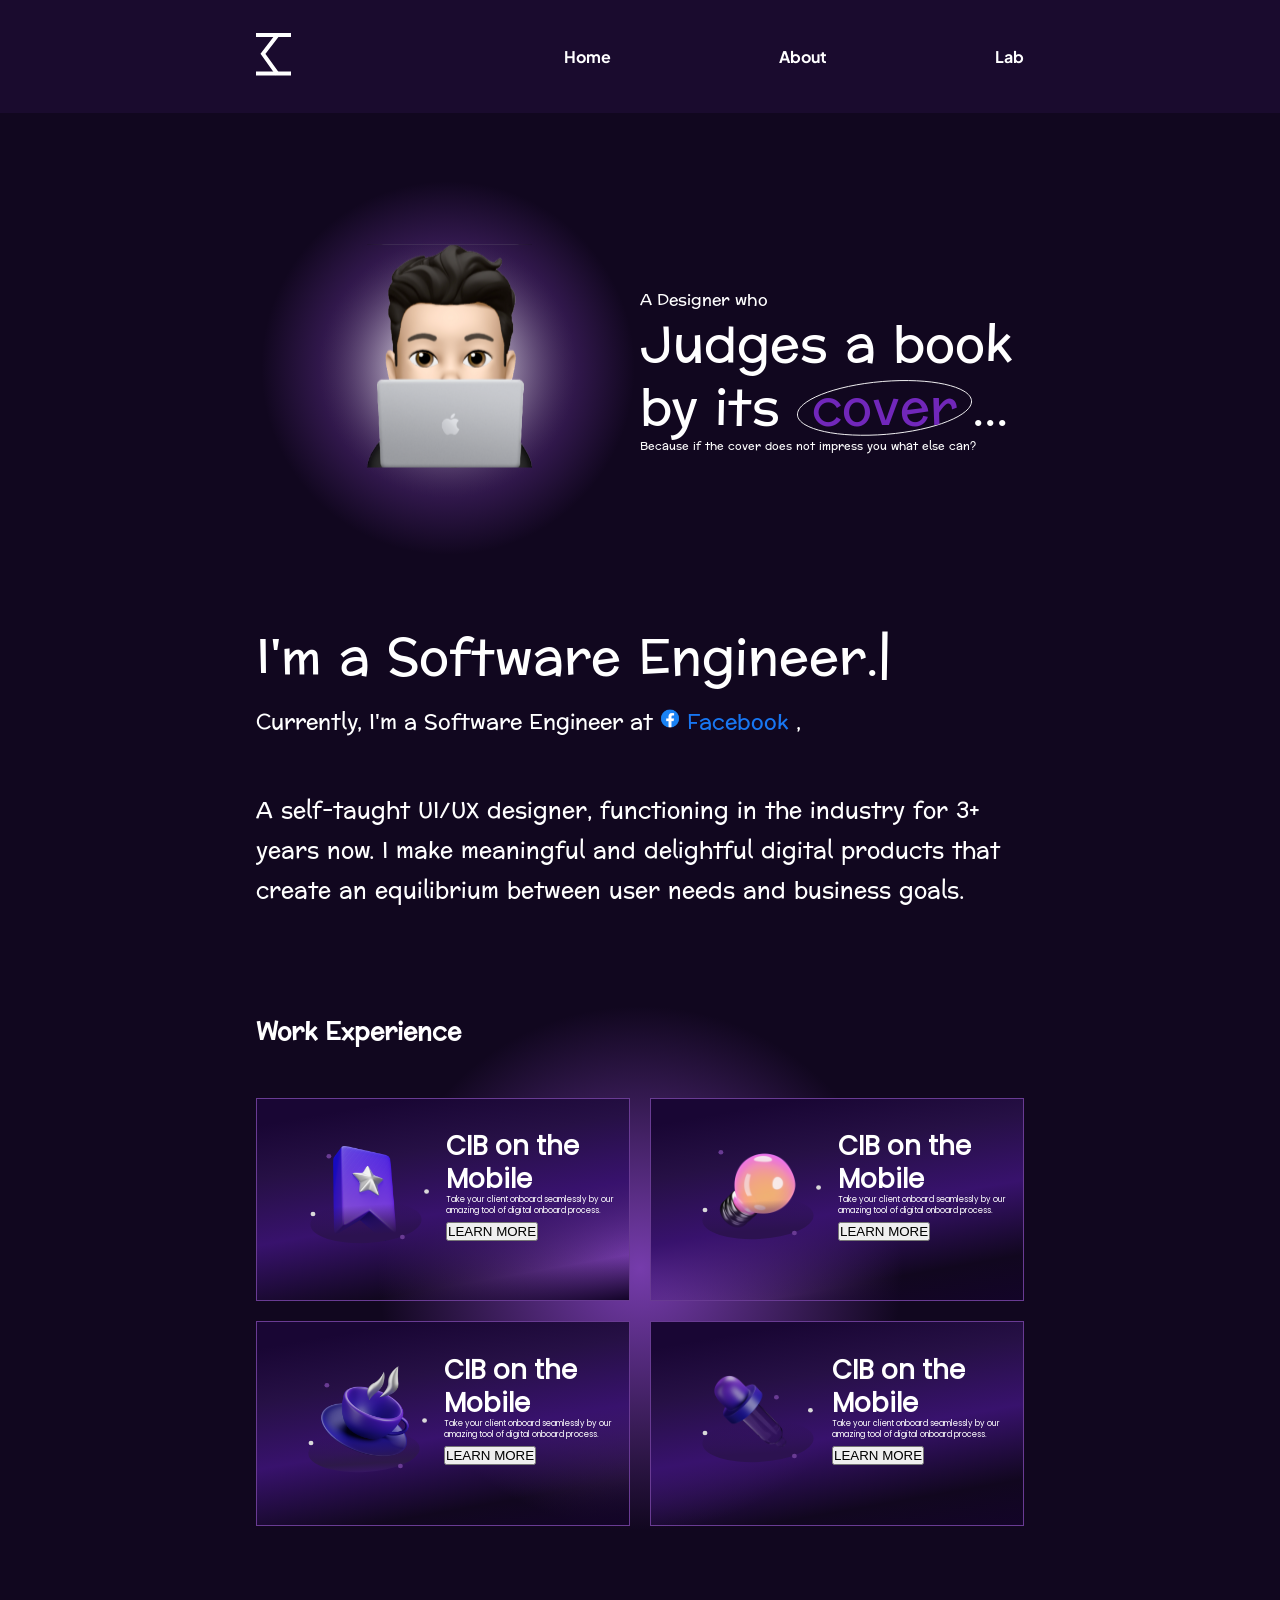
==== index.html @ e1c1934b "first commit" ====
<!DOCTYPE html>
<html lang="en">

<head>
    <meta charset="UTF-8">
    <meta name="viewport" content="width=device-width, initial-scale=1.0">
    <link rel="stylesheet" href="main.css">
    <title>Portfilo | ElhamSaleh</title>
</head>

<body>
    <div id="header"></div>
    <div id="banner"></div>
    <main>
        <div class="container">
            <div class="Work-experience">
                <h2>Work Experience</h2>
                <div class="Work-experience-cards">
                    <div class="experience-card">
                        <div class="experience-pic">
                            <img src="images/experiance-star.svg" alt="experiance-star">
                        </div>
                        <div class="experience-text">
                            <h5>CIB on the Mobile</h5>
                            <p>Take your client onboard seamlessly by our amazing
                                tool of digital onboard process.
                            </p>
                            <button class="btn">LEARN MORE</button>
                        </div>
                    </div>
                    <div class="experience-card">
                        <div class="experience-pic">
                            <img src="images/experiance-light.svg" alt="experiance-light">
                        </div>
                        <div class="experience-text">
                            <h5>CIB on the Mobile</h5>
                            <p>Take your client onboard seamlessly by our amazing
                                tool of digital onboard process.
                            </p>
                            <button class="btn">LEARN MORE</button>
                        </div>
                    </div>
                    <div class="experience-card">
                        <div class="experience-pic">
                            <img src="images/experiance-coffe.svg" alt="experiance-coffe">
                        </div>
                        <div class="experience-text">
                            <h5>CIB on the Mobile</h5>
                            <p>Take your client onboard seamlessly by our amazing
                                tool of digital onboard process.
                            </p>
                            <button class="btn">LEARN MORE</button>
                        </div>
                    </div>
                    <div class="experience-card">
                        <div class="experience-pic">
                            <img src="images/-experiance-picker.svg" alt="-experiance-picker">
                        </div>
                        <div class="experience-text">
                            <h5>CIB on the Mobile</h5>
                            <p>Take your client onboard seamlessly by our amazing
                                tool of digital onboard process.
                            </p>
                            <button class="btn">LEARN MORE</button>
                        </div>
                    </div>
                </div>
            </div>

        </div>
    </main>


    <script>
        async function loadComponent(id, file) {
            const res = await fetch(`components/${file}`);
            const html = await res.text();
            document.getElementById(id).innerHTML = html;
        }
        loadComponent('header', 'header.html');
        loadComponent('banner', 'banner.html');
    </script>
</body>

</html>
---- main.css ----
@import url("style/header.css");
@import url("style/banner.css");
@font-face {
  font-family: "Plus Jakarta Sans";
  src:
    url("fonts/PlusJakartaSans-Bold.ttf") format("truetype"),
    url("fonts/PlusJakartaSans-ExtraBold.ttf") format("truetype"),
    url("fonts/PlusJakartaSans-Light.ttf") format("truetype"),
    url("fonts/PlusJakartaSans-Medium.ttf") format("truetype"),
    url("fonts/PlusJakartaSans-Regular.ttf") format("truetype"),
    url("fonts/PlusJakartaSans-VariableFont_wght.ttf") format("truetype");
}
@font-face {
  font-family: "Preahvihear";
  src: url("fonts/Preahvihear-Regular.ttf") format("truetype"),
  url("fonts/Poppins/Poppins-Medium.ttf") format("truetype");
}
@font-face {
  font-family: 'Poppins';
  src: url('fonts/Poppins/Poppins-Regular.ttf') format("truetype");
}
* {
  padding: 0;
  margin: 0;
  box-sizing: border-box;
}
body {
  background-color: #11071f;
}
.container {
  width: 60%;
  margin: 0 auto;
}
.Work-experience {
  color: #fff;
  font-family: "Preahvihear";
  padding: 100px 0;
  background: #763cac;
  background: radial-gradient(
    circle,
    rgba(118, 60, 172, 1) 0%,
    rgba(140, 121, 184, 0) 50%
  );
}
.Work-experience h2 {
  margin-bottom: 44px;
}
main .Work-experience-cards {
  display: grid;
  grid-template-columns: 1fr 1fr;
  gap: 20px;
}
.Work-experience-cards .experience-card {
background: #130428;
background: linear-gradient(350deg,rgba(19, 4, 40, 1) 0%, rgba(56, 18, 109, 0) 17%, rgba(56, 18, 109, 1) 45%, rgba(38, 16, 69, 1) 70%, rgba(25, 6, 52, 1) 90%);  display: flex;
align-items: center;
  border: 1px solid #693b93;
  padding-bottom: 24px ;
}
.experience-card .experience-pic{
  padding: 36px 17px 17px 50px;
}
.experience-card .experience-text h5{
  font-family: Poppins;
  font-size: 26px;
  font-weight: 600;
  line-height: 32.5px;
  letter-spacing: 0%;
}
.experience-card .experience-text p{
  font-family: Poppins;
  font-size: 8px;
  font-weight: 500;
  line-height: 10.5px;
  letter-spacing: 0%;
}
.Work-experience .experience-text .btn{
  
}
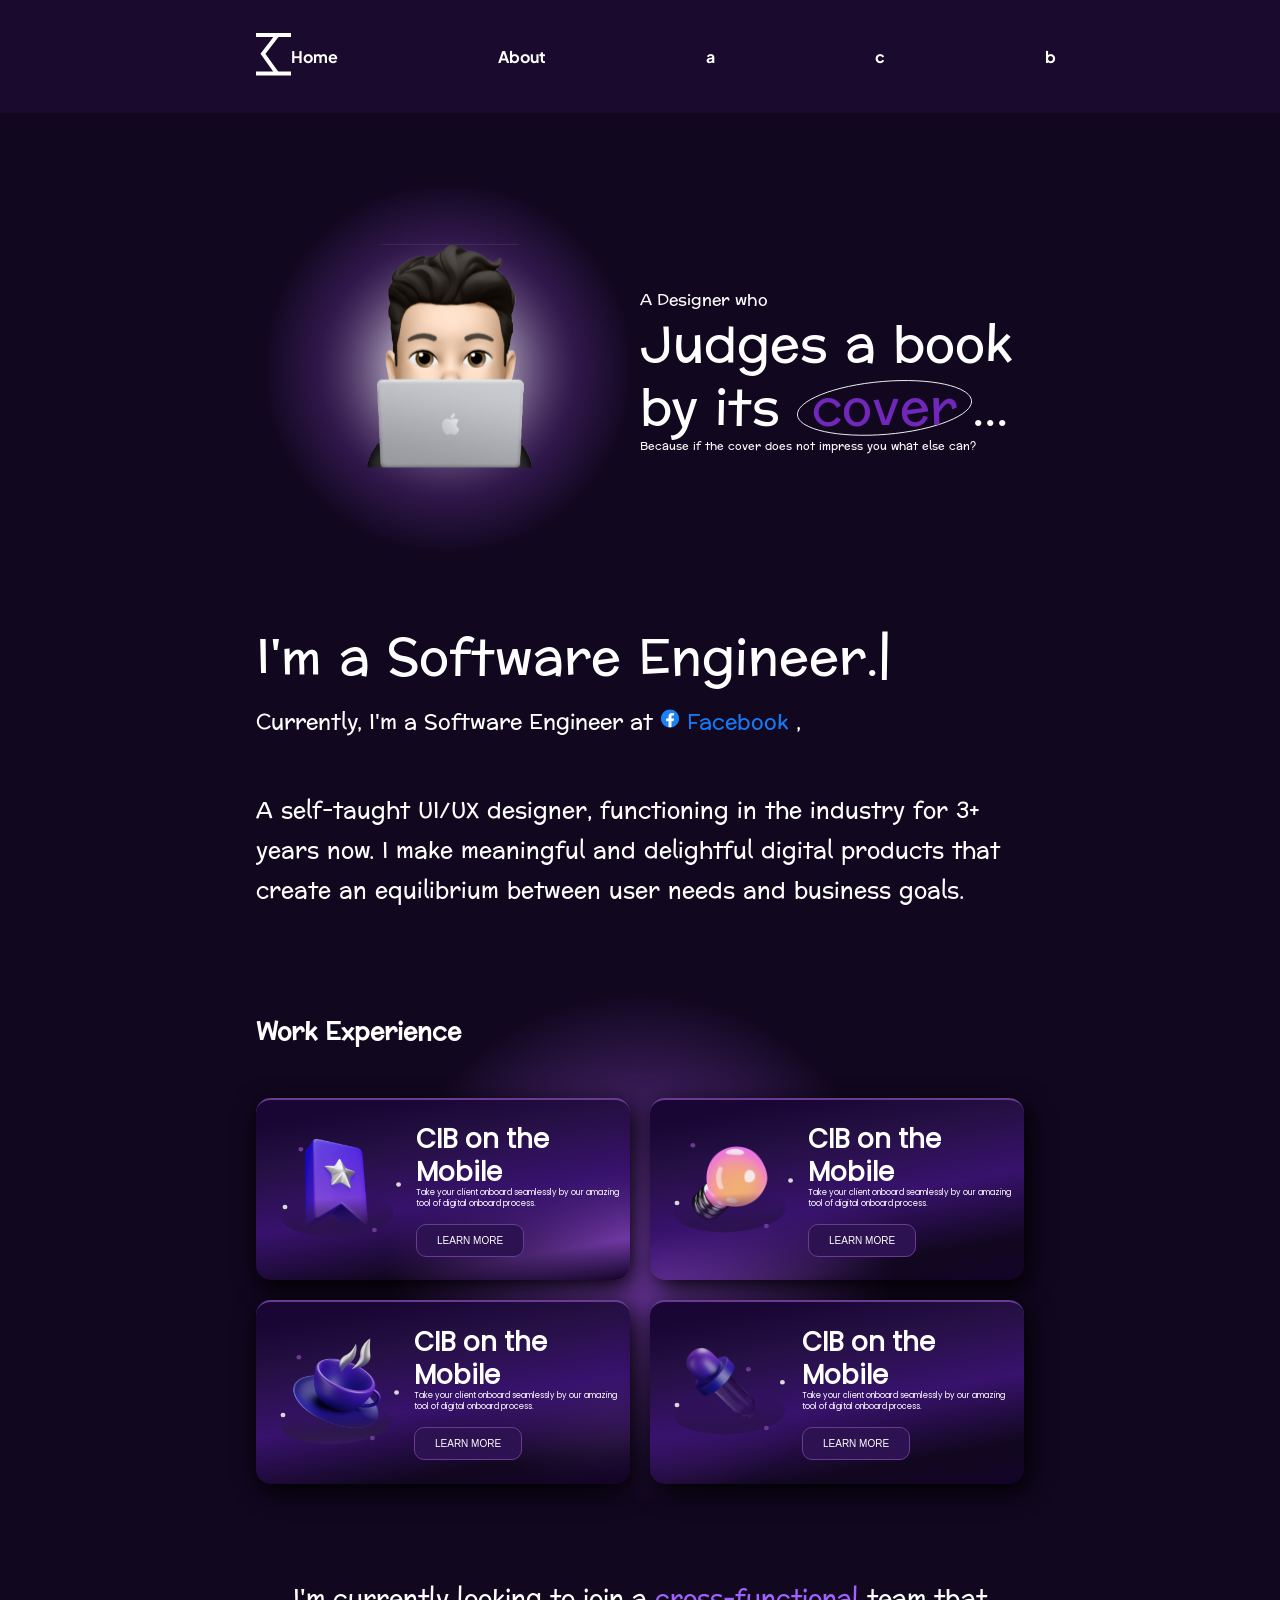
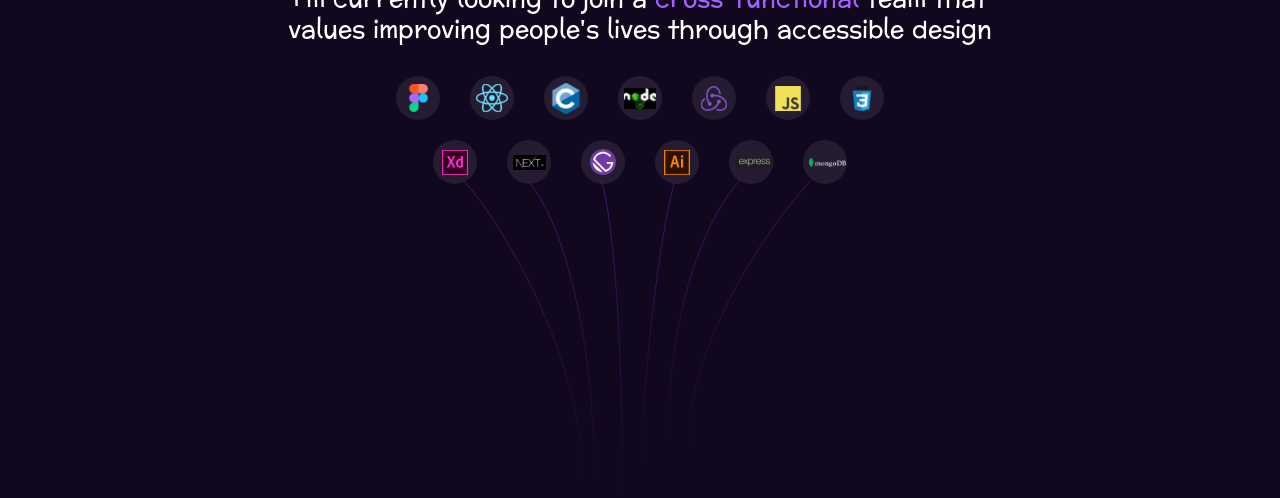
==== commit 0aea1907: "navtest" ====
--- a/index.html
+++ b/index.html
@@ -66,6 +66,37 @@
                     </div>
                 </div>
             </div>
+            <div class="cross-functional">
+                <div class="cross-functional-text">
+                    <p>I'm currently looking to join a <span>cross-functional</span> team
+                        that values improving people's lives through accessible design </p>
+                </div>
+                <div class="skils">
+                    <div class="languages-web">
+                        <div><img src="images/figma.svg" alt="figma-logo"></div>
+                        <div><img src="images/react.svg" alt="react-logo"></div>
+                        <div><img src="images/c.svg" alt="c-logo"></div>
+                        <div><img src="images/node.svg" alt="nodejs-logo"></div>
+                        <div><img src="images/array.svg" alt="array-logo"></div>
+                        <div><img src="images/javascript.svg" alt="javascript-logo"></div>
+                        <div><img src="images/css.svg" alt="css-logo"></div>
+                    </div>
+                    <div class="ghraphic-app">
+                        <div class="item-app line1"><img src="images/xd.svg" alt="xd-logo"></div>
+                        <div class="item-app line2"><img src="images/next.svg" alt="next-logo"></div>
+                        <div class="item-app line3"><img src="images/g.svg" alt="g-logo"></div>
+                        <div class="item-app line4"><img src="images/ellistrator.svg" alt="illistrator-logo"></div>
+                        <div class="item-app line5"><img src="images/experess.svg" alt="experess"></div>
+                        <div class="item-app line6"><img src="images/mango.svg" alt="mango"></div>
+                    </div>
+                    <div class="circle-logo">
+                        <div>
+                            
+                        </div>
+
+                    </div>
+                </div>
+            </div>
 
         </div>
     </main>
--- a/main.css
+++ b/main.css
@@ -12,12 +12,13 @@
 }
 @font-face {
   font-family: "Preahvihear";
-  src: url("fonts/Preahvihear-Regular.ttf") format("truetype"),
-  url("fonts/Poppins/Poppins-Medium.ttf") format("truetype");
+  src:
+    url("fonts/Preahvihear-Regular.ttf") format("truetype"),
+    url("fonts/Poppins/Poppins-Medium.ttf") format("truetype");
 }
 @font-face {
-  font-family: 'Poppins';
-  src: url('fonts/Poppins/Poppins-Regular.ttf') format("truetype");
+  font-family: "Poppins";
+  src: url("fonts/Poppins/Poppins-Regular.ttf") format("truetype");
 }
 * {
   padding: 0;
@@ -51,29 +52,137 @@
   gap: 20px;
 }
 .Work-experience-cards .experience-card {
-background: #130428;
-background: linear-gradient(350deg,rgba(19, 4, 40, 1) 0%, rgba(56, 18, 109, 0) 17%, rgba(56, 18, 109, 1) 45%, rgba(38, 16, 69, 1) 70%, rgba(25, 6, 52, 1) 90%);  display: flex;
-align-items: center;
-  border: 1px solid #693b93;
-  padding-bottom: 24px ;
+  background: #130428;
+  background: linear-gradient(
+    350deg,
+    rgba(19, 4, 40, 1) 0%,
+    rgba(56, 18, 109, 0) 17%,
+    rgba(56, 18, 109, 1) 45%,
+    rgba(38, 16, 69, 1) 70%,
+    rgba(25, 6, 52, 1) 90%
+  );
+  display: flex;
+  align-items: center;
+  border-top: 2px solid #693b93;
+  padding: 8px;
+  border-radius: 15px;
+  box-shadow: 4px 7px 26px 0 #000;
 }
-.experience-card .experience-pic{
-  padding: 36px 17px 17px 50px;
+.experience-card .experience-pic {
+  padding: 20px 15px;
 }
-.experience-card .experience-text h5{
+.experience-card .experience-text h5 {
   font-family: Poppins;
   font-size: 26px;
   font-weight: 600;
   line-height: 32.5px;
   letter-spacing: 0%;
 }
-.experience-card .experience-text p{
+.experience-card .experience-text p {
   font-family: Poppins;
   font-size: 8px;
   font-weight: 500;
   line-height: 10.5px;
   letter-spacing: 0%;
 }
-.Work-experience .experience-text .btn{
+.Work-experience .experience-text .btn {
+  background-color: #2c1250;
+  border: 1px solid #693b93;
+  color: #fff;
+  font-size: 10px;
+  line-height: 15px;
+  font-weight: 500;
+  padding: 8px 20px;
+  border-radius: 10px;
+  margin-top: 15px;
+}
+.cross-functional {
+  display: flex;
+  justify-content: center;
+  flex-direction: column;
+  align-items: center;
+  gap: 30px;
+  width: 100%;
+}
+.cross-functional-text p {
+  color: #fff;
+  font-family: "Preahvihear";
+  font-size: 24px;
+  line-height: 31px;
+  letter-spacing: 2%;
+  font-weight: 400;
+  text-align: center;
+}
+.cross-functional-text span {
+  color: #a362ff;
+}
+.cross-functional .skils {
+  width: 100%;
   
+}
+.cross-functional .languages-web  {
+display: flex;
+align-items: center;
+justify-content: center;
+gap: 30px;
+margin-bottom: 20px;
+}
+.cross-functional .skils .languages-web div {
+  background-color: #251c31;
+  width: 44px;
+  height: 44px;
+  padding: 6px;
+  border-radius: 50%;
+  display: flex;
+  align-items: center;
+}
+.cross-functional .ghraphic-app {
+display: flex;
+align-items: center;
+justify-content: center;
+gap: 30px;
+
+}
+.cross-functional .skils .ghraphic-app div {
+  background-color: #251c31;
+  width: 44px;
+  height: 44px; 
+  padding: 6px ;
+  border-radius: 50%;
+  display: flex;
+  align-items: center;
+  position: relative;
+  z-index: 111;
+}
+.cross-functional .skils img{
+  margin: 0 auto;
+}
+.item-app::after{
+  content: "";
+  position: absolute;
+  top: 40px;
+}
+.line1::after{
+  content: url(images/line1.svg);
+  left: 30px;
+}
+.line2::after{
+  content: url(images/line2.svg);
+  left: 20px;
+}
+.line3::after{
+  content: url(images/line3.svg);
+left: 20px;
+}
+.line4::after{
+  content: url(images/line4.svg);
+  left: -15px;
+}
+.line5::after{
+  content: url(images/line5.svg);
+  left: -60px;
+}
+.line6::after{
+  content: url(images/line6.svg);
+  left: -115px;
 }
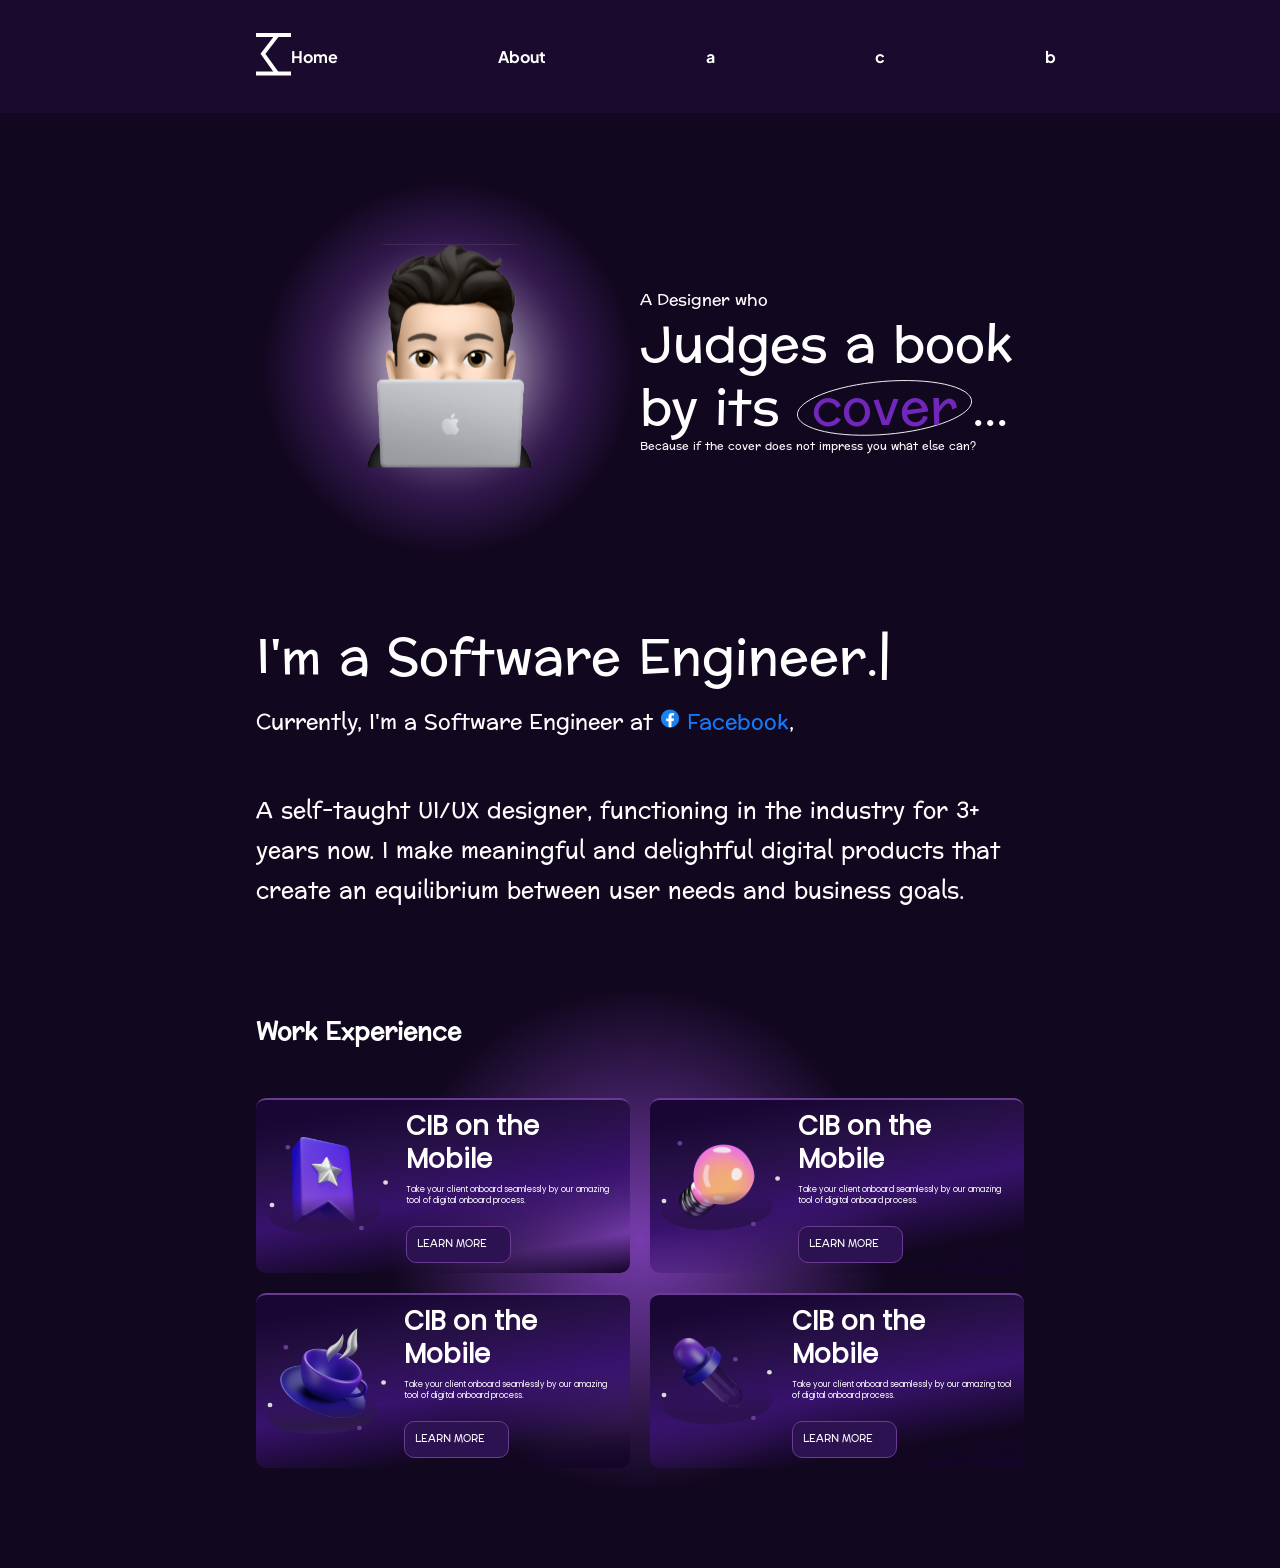
==== commit b705a1a4: "style button of cards" ====
--- a/index.html
+++ b/index.html
@@ -25,7 +25,7 @@
                             <p>Take your client onboard seamlessly by our amazing
                                 tool of digital onboard process.
                             </p>
-                            <button class="btn">LEARN MORE</button>
+                            <a href="#" class="btn">LEARN MORE</a>
                         </div>
                     </div>
                     <div class="experience-card">
@@ -37,7 +37,7 @@
                             <p>Take your client onboard seamlessly by our amazing
                                 tool of digital onboard process.
                             </p>
-                            <button class="btn">LEARN MORE</button>
+                            <a href="#" class="btn">LEARN MORE</a>
                         </div>
                     </div>
                     <div class="experience-card">
@@ -49,7 +49,7 @@
                             <p>Take your client onboard seamlessly by our amazing
                                 tool of digital onboard process.
                             </p>
-                            <button class="btn">LEARN MORE</button>
+                            <a href="#" class="btn">LEARN MORE</a>
                         </div>
                     </div>
                     <div class="experience-card">
@@ -61,39 +61,8 @@
                             <p>Take your client onboard seamlessly by our amazing
                                 tool of digital onboard process.
                             </p>
-                            <button class="btn">LEARN MORE</button>
+                            <a href="#" class="btn">LEARN MORE</a>
                         </div>
-                    </div>
-                </div>
-            </div>
-            <div class="cross-functional">
-                <div class="cross-functional-text">
-                    <p>I'm currently looking to join a <span>cross-functional</span> team
-                        that values improving people's lives through accessible design </p>
-                </div>
-                <div class="skils">
-                    <div class="languages-web">
-                        <div><img src="images/figma.svg" alt="figma-logo"></div>
-                        <div><img src="images/react.svg" alt="react-logo"></div>
-                        <div><img src="images/c.svg" alt="c-logo"></div>
-                        <div><img src="images/node.svg" alt="nodejs-logo"></div>
-                        <div><img src="images/array.svg" alt="array-logo"></div>
-                        <div><img src="images/javascript.svg" alt="javascript-logo"></div>
-                        <div><img src="images/css.svg" alt="css-logo"></div>
-                    </div>
-                    <div class="ghraphic-app">
-                        <div class="item-app line1"><img src="images/xd.svg" alt="xd-logo"></div>
-                        <div class="item-app line2"><img src="images/next.svg" alt="next-logo"></div>
-                        <div class="item-app line3"><img src="images/g.svg" alt="g-logo"></div>
-                        <div class="item-app line4"><img src="images/ellistrator.svg" alt="illistrator-logo"></div>
-                        <div class="item-app line5"><img src="images/experess.svg" alt="experess"></div>
-                        <div class="item-app line6"><img src="images/mango.svg" alt="mango"></div>
-                    </div>
-                    <div class="circle-logo">
-                        <div>
-                            
-                        </div>
-
                     </div>
                 </div>
             </div>
--- a/main.css
+++ b/main.css
@@ -5,7 +5,6 @@
   src:
     url("fonts/PlusJakartaSans-Bold.ttf") format("truetype"),
     url("fonts/PlusJakartaSans-ExtraBold.ttf") format("truetype"),
-    url("fonts/PlusJakartaSans-Light.ttf") format("truetype"),
     url("fonts/PlusJakartaSans-Medium.ttf") format("truetype"),
     url("fonts/PlusJakartaSans-Regular.ttf") format("truetype"),
     url("fonts/PlusJakartaSans-VariableFont_wght.ttf") format("truetype");
@@ -64,12 +63,18 @@
   display: flex;
   align-items: center;
   border-top: 2px solid #693b93;
-  padding: 8px;
-  border-radius: 15px;
-  box-shadow: 4px 7px 26px 0 #000;
+  /* padding-bottom: 24px ; */
+  border-radius: 10px;
 }
 .experience-card .experience-pic {
-  padding: 20px 15px;
+  padding: 20px 8px 17px 10px;
+}
+.experience-card .experience-text{
+  display: flex;
+  flex-direction: column;
+  align-items: start;
+  gap: 10px;
+  padding: 10px;
 }
 .experience-card .experience-text h5 {
   font-family: Poppins;
@@ -88,101 +93,12 @@
 .Work-experience .experience-text .btn {
   background-color: #2c1250;
   border: 1px solid #693b93;
-  color: #fff;
+  border-radius: 10px;
+  text-decoration: none;
   font-size: 10px;
   line-height: 15px;
   font-weight: 500;
-  padding: 8px 20px;
-  border-radius: 10px;
-  margin-top: 15px;
+  color: #fff;
+  padding: 10px 23px 10px 10px;
+  margin-top: 10px;
 }
-.cross-functional {
-  display: flex;
-  justify-content: center;
-  flex-direction: column;
-  align-items: center;
-  gap: 30px;
-  width: 100%;
-}
-.cross-functional-text p {
-  color: #fff;
-  font-family: "Preahvihear";
-  font-size: 24px;
-  line-height: 31px;
-  letter-spacing: 2%;
-  font-weight: 400;
-  text-align: center;
-}
-.cross-functional-text span {
-  color: #a362ff;
-}
-.cross-functional .skils {
-  width: 100%;
-  
-}
-.cross-functional .languages-web  {
-display: flex;
-align-items: center;
-justify-content: center;
-gap: 30px;
-margin-bottom: 20px;
-}
-.cross-functional .skils .languages-web div {
-  background-color: #251c31;
-  width: 44px;
-  height: 44px;
-  padding: 6px;
-  border-radius: 50%;
-  display: flex;
-  align-items: center;
-}
-.cross-functional .ghraphic-app {
-display: flex;
-align-items: center;
-justify-content: center;
-gap: 30px;
-
-}
-.cross-functional .skils .ghraphic-app div {
-  background-color: #251c31;
-  width: 44px;
-  height: 44px; 
-  padding: 6px ;
-  border-radius: 50%;
-  display: flex;
-  align-items: center;
-  position: relative;
-  z-index: 111;
-}
-.cross-functional .skils img{
-  margin: 0 auto;
-}
-.item-app::after{
-  content: "";
-  position: absolute;
-  top: 40px;
-}
-.line1::after{
-  content: url(images/line1.svg);
-  left: 30px;
-}
-.line2::after{
-  content: url(images/line2.svg);
-  left: 20px;
-}
-.line3::after{
-  content: url(images/line3.svg);
-left: 20px;
-}
-.line4::after{
-  content: url(images/line4.svg);
-  left: -15px;
-}
-.line5::after{
-  content: url(images/line5.svg);
-  left: -60px;
-}
-.line6::after{
-  content: url(images/line6.svg);
-  left: -115px;
-}
